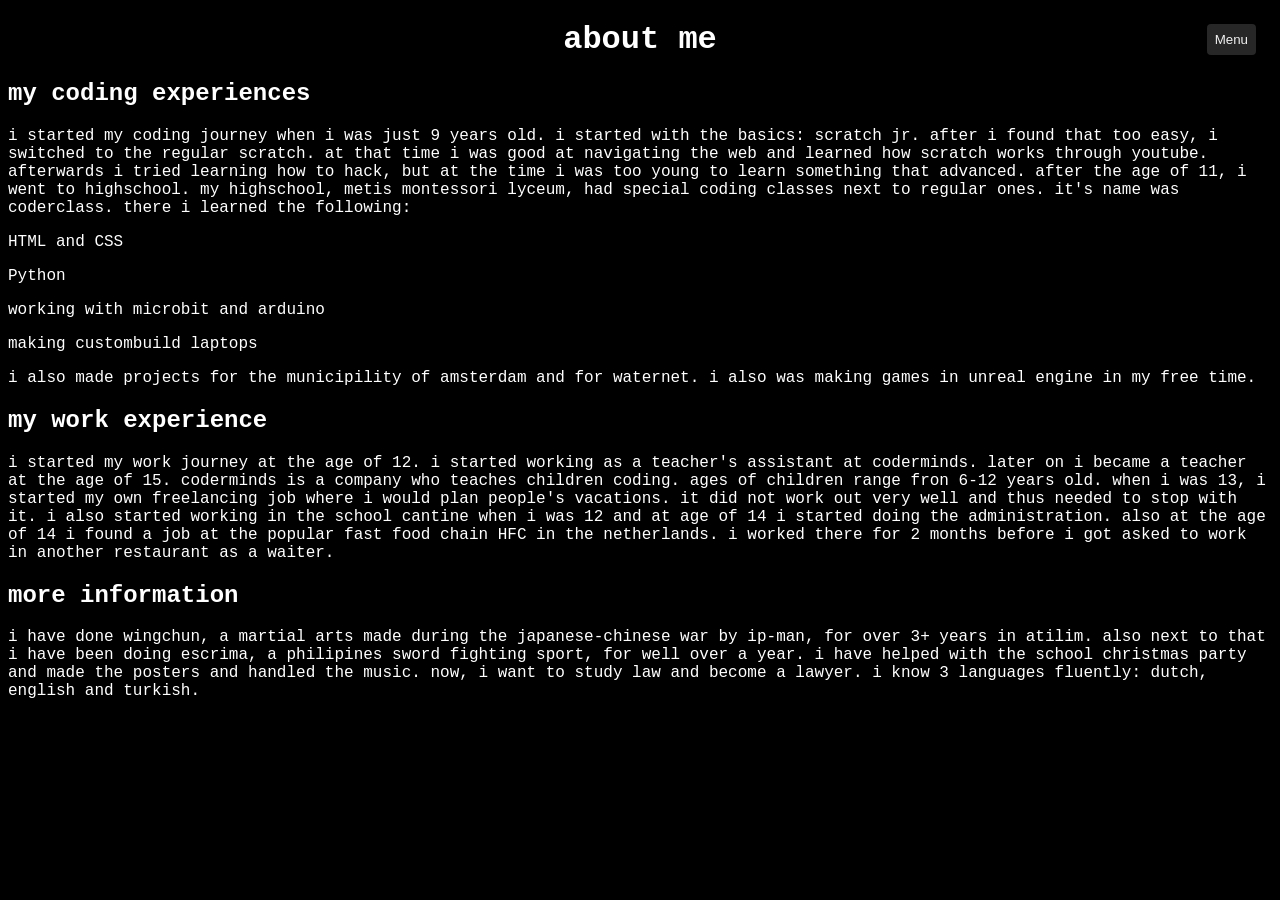
==== about.html @ 16684e72 "all the files halfly made" ====
<!DOCTYPE html>
<html lang="en">
 <head>
        <meta charset="UTF-8">
        <meta name="viewport" content="width=device-width, initial-scale=1.0">
        <title>Welcome to my site</title>
        <link rel="stylesheet" href="about.css">
  </head>
  <body>
    <header class="header">
<!--navigatiebar-->
      <button id="open-menu">Menu</button>
      <div id="side-bar">
        <button id="close-menu" class="unstyled-btn">✖</button>
        <li><a href="index.html" class="nav-link">home</a></li>
        <li><a href="ideology.html" class="nav-link">*under construction*</a></li>
        <li><a href="about.html" class="nav-link">about me</a></li>
        <a href="https://www.linkedin.com/in/alperen-iri-6a7904355/" class="ll">
          <img src="social.png" class="linkedin">
        </a>
        <a href="https://github.com/Alperen8Iri" class="lg">
          <img src="github.png" class="github">
        </a>
        <a href="https://www.instagram.com/alperen.turanci/" class="lin">
          <img src="instagram.png" class="instagram">
        </a>
   </header>
   <h1>about me</h1>
   <h2>my coding experiences</h2>
   <p>i started my coding journey when i was just 9 years old. i started with the basics: scratch jr. after i found that too easy, i switched to the regular scratch. at that time i was good at navigating the web and learned how scratch works through youtube. afterwards i tried learning how to hack, but at the time i was too young to learn something that advanced. after the age of 11, i went to highschool. my highschool, metis montessori lyceum, had special coding classes next to regular ones. it's name was coderclass. there i learned the following:</p>
   <p>HTML and CSS</p>
   <p>Python</p>
   <p>working with microbit and arduino</p>
   <p>making custombuild laptops</p>
   <p>i also made projects for the municipility of amsterdam and for waternet. i also was making games in unreal engine in my free time.</p>
   <h2>my work experience</h2>
   <p>i started my work journey at the age of 12. i started working as a teacher's assistant at coderminds. later on i became a teacher at the age of 15. coderminds is a company who teaches children coding. ages of children range fron 6-12 years old. when i was 13, i started my own freelancing job where i would plan people's vacations. it did not work out very well and thus needed to stop with it. i also started working in the school cantine when i was 12 and at age of 14 i started doing the administration. also at the age of 14 i found a job at the popular fast food chain HFC in the netherlands. i worked there for 2 months before i got asked to work in another restaurant as a waiter.</p>
   <h2>more information</h2>
   <p>i have done wingchun, a martial arts made during the japanese-chinese war by ip-man, for over 3+ years in atilim. also next to that i have been doing escrima, a philipines sword fighting sport, for well over a year. i have helped with the school christmas party and made the posters and handled the music. now, i want to study law and become a lawyer. i know 3 languages fluently: dutch, english and turkish.</p>
   <script src="index.js"></script>
  </body>
</html>
---- about.css ----
/*navigatiebar*/
.unstyled-btn {
      background-color: transparent;
      font-size: 24px;
       border: none;
}

#close-menu {
      position: absolute;
      top: 12px;
      right: 12px;
      cursor: pointer;
      color: #f0f0f0;
}

#open-menu {
     position: fixed;
     top: 24px;
     right: 24px;
     color: #f0f0f0;
     background-color: rgb(40, 39, 39);
     border: none;
     padding: 8px;
     border-radius: 4px;
     cursor: pointer;
}

#side-bar {
     padding-top: 32px;
     color: #f0f0f0;
     background-color: rgb(40, 39, 39);
     width: 300px;
     height: 100vh;
     position: fixed;
     top: 0;
     left: 0;
     transform: translateX(-100%);
     transition: transform 0.25s ease-out;
}

#side-bar li {
     text-align: center;
     padding: 50px 0;
}

#side-bar.side-bar--open {
     transform: translateX(0);
}

.nav-link{
  color:#f0f0f0;
}

.linkedin{
  color: white;
  width: 32px;
  height: 32px;
  filter: invert(100%) sepia(100%) saturate(0) hue-rotate(280deg) brightness(100%) contrast(100%);
  padding: 0px 25px;
  visibility: visible;
}

.instagram{
  color: white;
  width: 32px;
  height: 32px;
  filter: invert(100%) sepia(100%) saturate(0) hue-rotate(280deg) brightness(100%) contrast(100%);
  padding: 100px 25px;
  visibility: visible;
}

.github{
  color: white;
  width: 32px;
  height: 32px;
  filter: invert(100%) sepia(100%) saturate(0) hue-rotate(280deg) brightness(100%) contrast(100%);
  padding: 50px 25px;
  visibility: visible;
}

.ll{
  visibility:hidden;
}

.lg{
  visibility:hidden;
}

.lin{
  visibility:hidden;
}
/*einde navigatiebar*/


h2{
    text-align: left;
}

body {
   font-family: ui-monospace, Menlo, Monaco, "Cascadia Mono", "Segoe UI Mono", "Roboto Mono", "Oxygen Mono", "Ubuntu Monospace", "Source Code Pro", "Fira Mono", "Droid Sans Mono", "Courier New", monospace;
    background-color: black;
}

H1{
  color: white;
  text-align: center;
}

h2{
  color:white;
  text-align:left;
}
p{
    color: white;
}
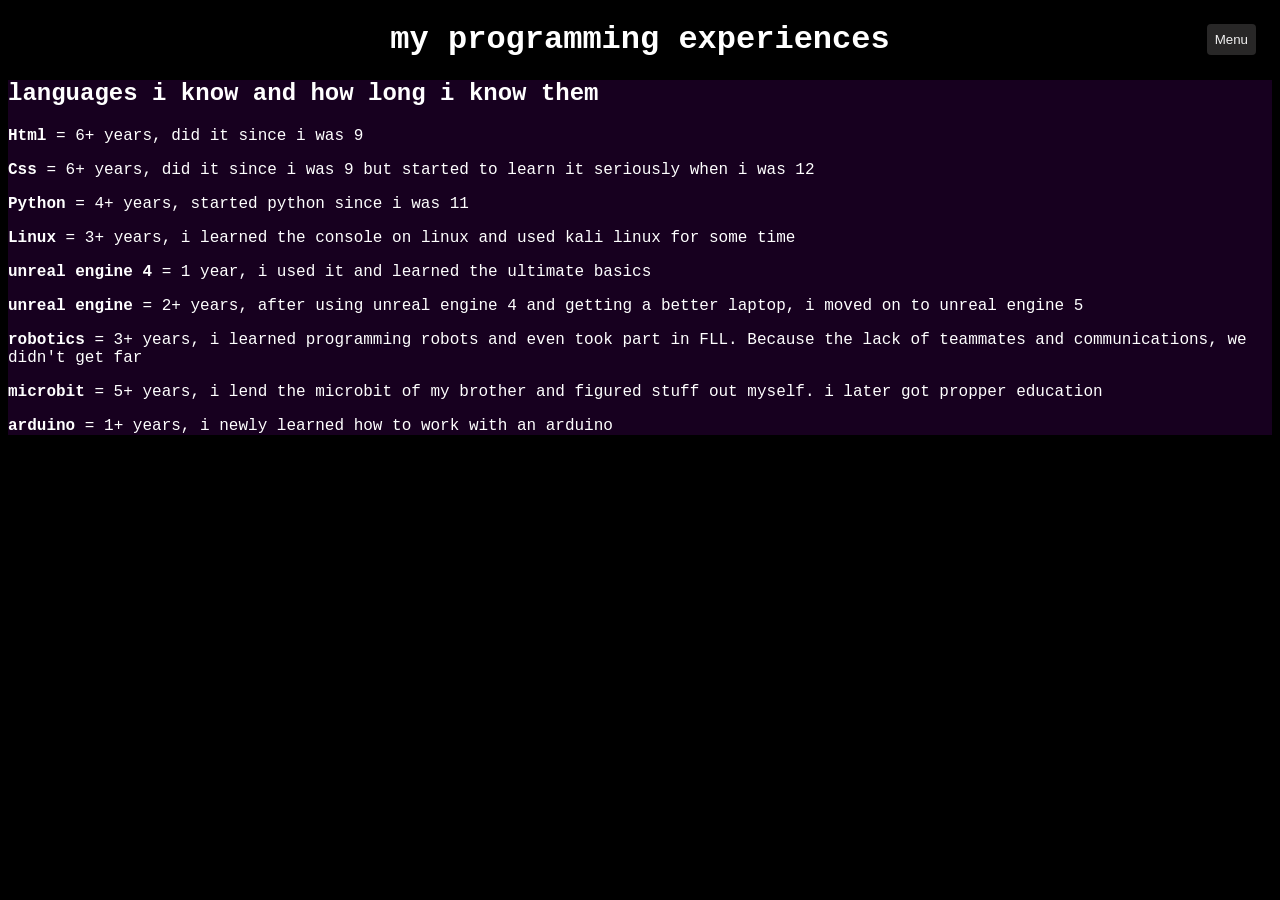
==== commit 32fcb0ef: "Update about.html" ====
--- a/about.html
+++ b/about.html
@@ -13,7 +13,6 @@
       <div id="side-bar">
         <button id="close-menu" class="unstyled-btn">✖</button>
         <li><a href="index.html" class="nav-link">home</a></li>
-        <li><a href="ideology.html" class="nav-link">*under construction*</a></li>
         <li><a href="about.html" class="nav-link">about me</a></li>
         <a href="https://www.linkedin.com/in/alperen-iri-6a7904355/" class="ll">
           <img src="social.png" class="linkedin">
@@ -25,18 +24,20 @@
           <img src="instagram.png" class="instagram">
         </a>
    </header>
-   <h1>about me</h1>
-   <h2>my coding experiences</h2>
-   <p>i started my coding journey when i was just 9 years old. i started with the basics: scratch jr. after i found that too easy, i switched to the regular scratch. at that time i was good at navigating the web and learned how scratch works through youtube. afterwards i tried learning how to hack, but at the time i was too young to learn something that advanced. after the age of 11, i went to highschool. my highschool, metis montessori lyceum, had special coding classes next to regular ones. it's name was coderclass. there i learned the following:</p>
-   <p>HTML and CSS</p>
-   <p>Python</p>
-   <p>working with microbit and arduino</p>
-   <p>making custombuild laptops</p>
-   <p>i also made projects for the municipility of amsterdam and for waternet. i also was making games in unreal engine in my free time.</p>
-   <h2>my work experience</h2>
-   <p>i started my work journey at the age of 12. i started working as a teacher's assistant at coderminds. later on i became a teacher at the age of 15. coderminds is a company who teaches children coding. ages of children range fron 6-12 years old. when i was 13, i started my own freelancing job where i would plan people's vacations. it did not work out very well and thus needed to stop with it. i also started working in the school cantine when i was 12 and at age of 14 i started doing the administration. also at the age of 14 i found a job at the popular fast food chain HFC in the netherlands. i worked there for 2 months before i got asked to work in another restaurant as a waiter.</p>
-   <h2>more information</h2>
-   <p>i have done wingchun, a martial arts made during the japanese-chinese war by ip-man, for over 3+ years in atilim. also next to that i have been doing escrima, a philipines sword fighting sport, for well over a year. i have helped with the school christmas party and made the posters and handled the music. now, i want to study law and become a lawyer. i know 3 languages fluently: dutch, english and turkish.</p>
+   <h1>my programming experiences</h1>
+    <div>
+    <div style="background-color:#250031a3;">
+   <h2>languages i know and how long i know them</h2>
+      <p><b>Html</b> = 6+ years, did it since i was 9</p>
+      <p><b>Css</b> = 6+ years, did it since i was 9 but started to learn it seriously when i was 12</p>
+      <p><b>Python</b> = 4+ years, started python since i was 11</p>
+      <p><b>Linux</b> = 3+ years, i learned the console on linux and used kali linux for some time</p>
+      <p><b>unreal engine 4</b> = 1 year, i used it and learned the ultimate basics</p>
+      <p><b>unreal engine </b> = 2+ years, after using unreal engine 4 and getting a better laptop, i moved on to unreal engine 5</p>
+      <p><b>robotics</b> = 3+ years, i learned programming robots and even took part in FLL. Because the lack of teammates and communications, we didn't get far</p>
+      <p><b>microbit</b> = 5+ years, i lend the microbit of my brother and figured stuff out myself. i later got propper education</p>
+      <p><b>arduino</b> = 1+ years, i newly learned how to work with an arduino</p>
+    </div>
    <script src="index.js"></script>
   </body>
-</html>+</html>
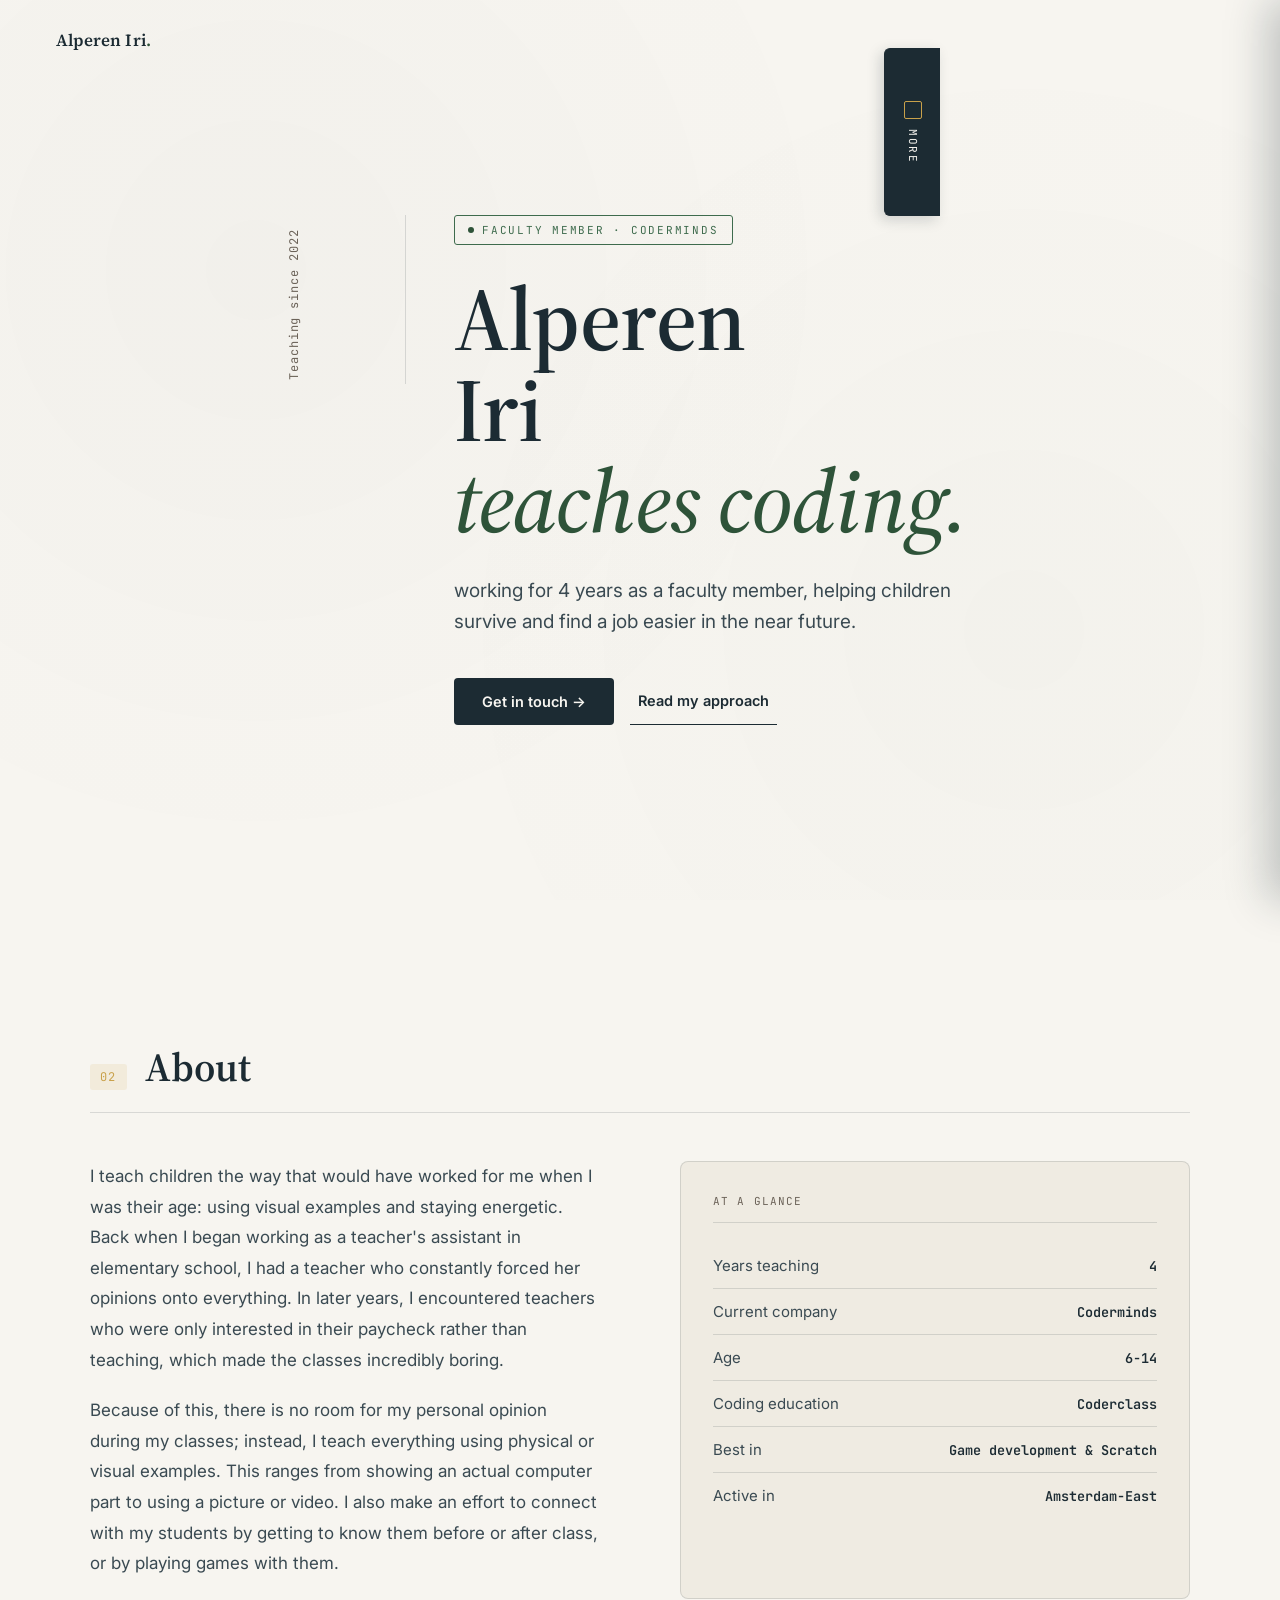
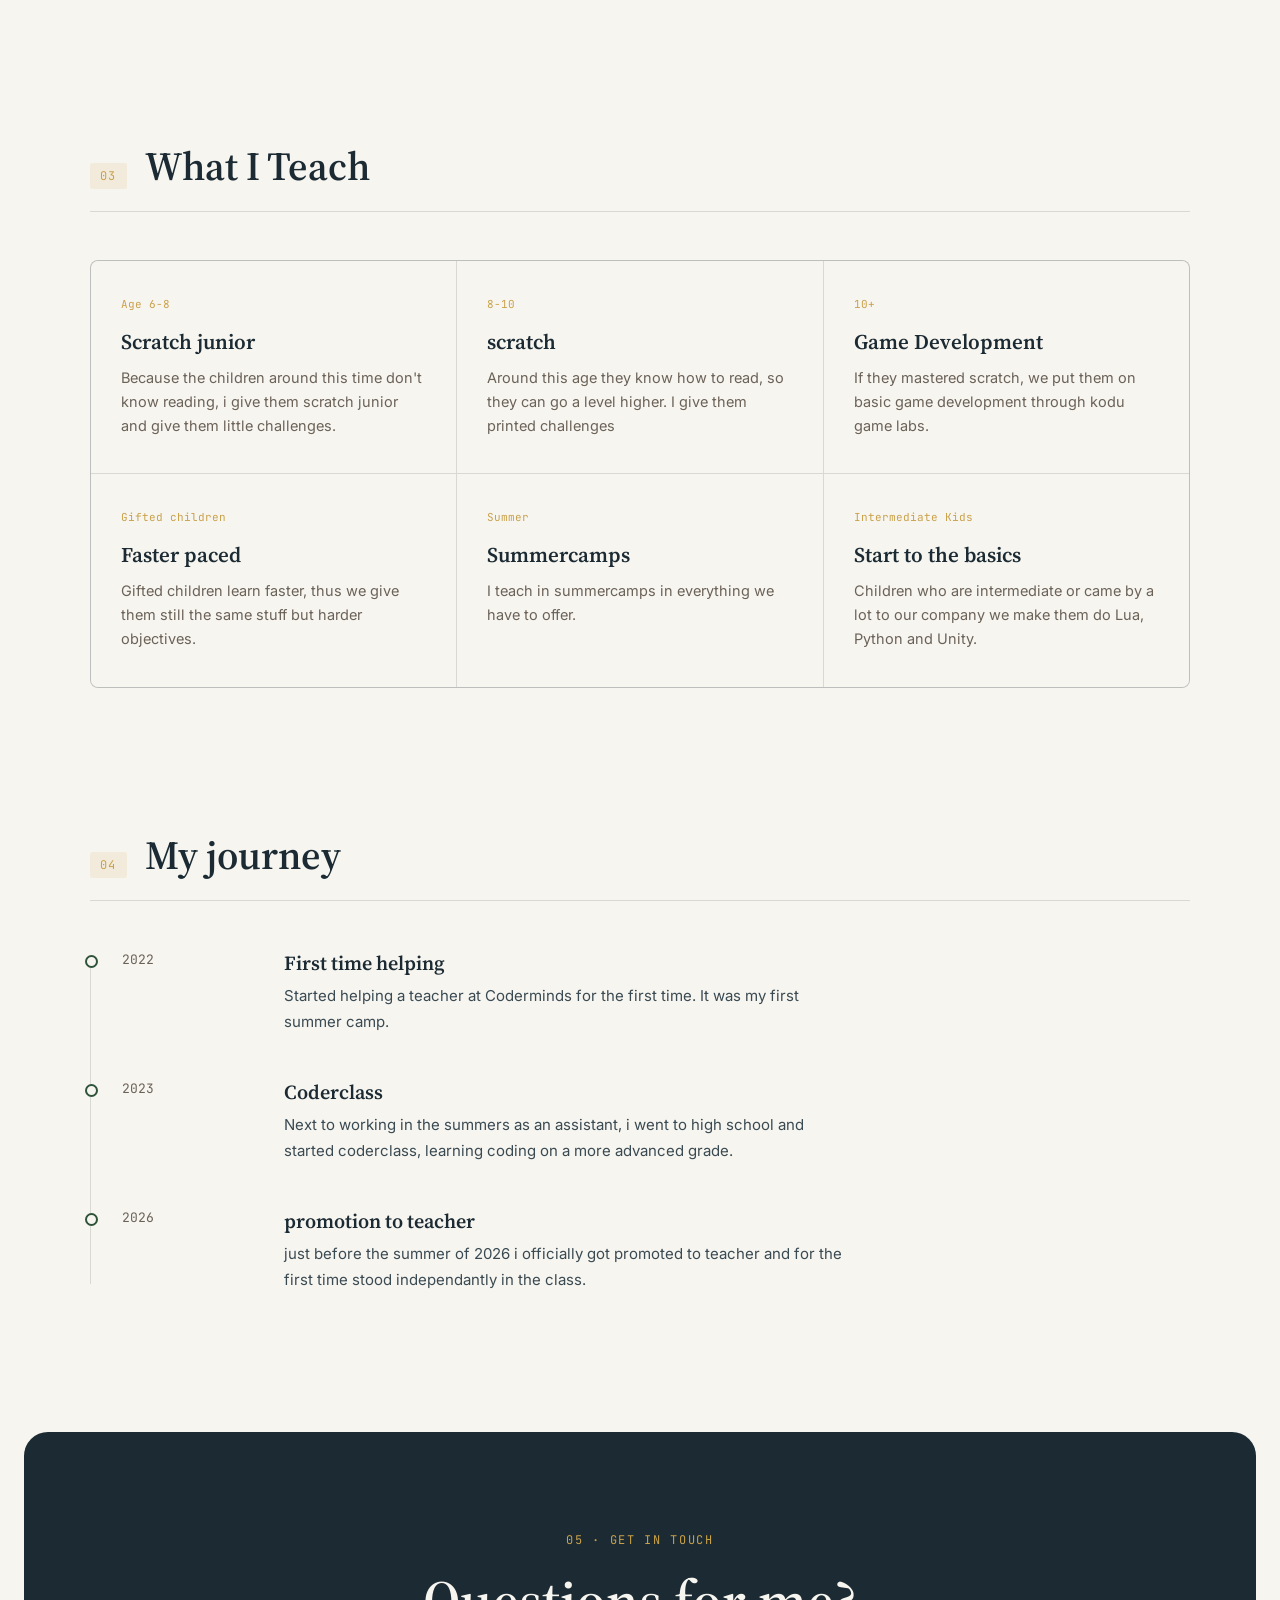
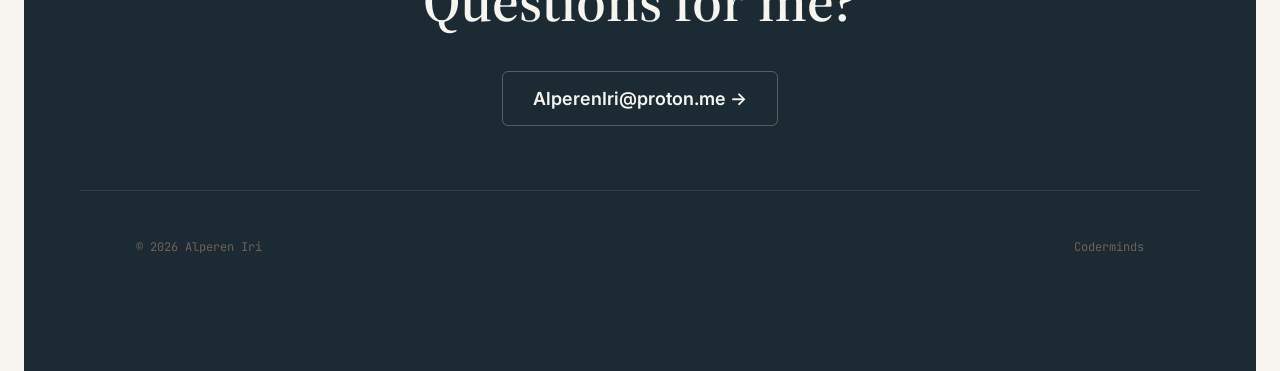
==== commit 133b778d: "added files for the newest version of the website" ====
--- a/about.html
+++ b/about.html
@@ -1,43 +1,177 @@
 <!DOCTYPE html>
 <html lang="en">
- <head>
-        <meta charset="UTF-8">
-        <meta name="viewport" content="width=device-width, initial-scale=1.0">
-        <title>Welcome to my site</title>
-        <link rel="stylesheet" href="about.css">
-  </head>
-  <body>
-    <header class="header">
-<!--navigatiebar-->
-      <button id="open-menu">Menu</button>
-      <div id="side-bar">
-        <button id="close-menu" class="unstyled-btn">✖</button>
-        <li><a href="index.html" class="nav-link">home</a></li>
-        <li><a href="about.html" class="nav-link">about me</a></li>
-        <a href="https://www.linkedin.com/in/alperen-iri-6a7904355/" class="ll">
-          <img src="social.png" class="linkedin">
-        </a>
-        <a href="https://github.com/Alperen8Iri" class="lg">
-          <img src="github.png" class="github">
-        </a>
-        <a href="https://www.instagram.com/alperen.turanci/" class="lin">
-          <img src="instagram.png" class="instagram">
-        </a>
-   </header>
-   <h1>my programming experiences</h1>
-    <div>
-    <div style="background-color:#250031a3;">
-   <h2>languages i know and how long i know them</h2>
-      <p><b>Html</b> = 6+ years, did it since i was 9</p>
-      <p><b>Css</b> = 6+ years, did it since i was 9 but started to learn it seriously when i was 12</p>
-      <p><b>Python</b> = 4+ years, started python since i was 11</p>
-      <p><b>Linux</b> = 3+ years, i learned the console on linux and used kali linux for some time</p>
-      <p><b>unreal engine 4</b> = 1 year, i used it and learned the ultimate basics</p>
-      <p><b>unreal engine </b> = 2+ years, after using unreal engine 4 and getting a better laptop, i moved on to unreal engine 5</p>
-      <p><b>robotics</b> = 3+ years, i learned programming robots and even took part in FLL. Because the lack of teammates and communications, we didn't get far</p>
-      <p><b>microbit</b> = 5+ years, i lend the microbit of my brother and figured stuff out myself. i later got propper education</p>
-      <p><b>arduino</b> = 1+ years, i newly learned how to work with an arduino</p>
+<head>
+<meta charset="UTF-8">
+<meta name="viewport" content="width=device-width, initial-scale=1.0">
+<title>Alperen Iri</title>
+<link rel="preconnect" href="https://fonts.googleapis.com">
+<link rel="preconnect" href="https://fonts.gstatic.com" crossorigin>
+<link href="https://fonts.googleapis.com/css2?family=Source+Serif+4:opsz,wght@8..60,400;8..60,500;8..60,600;8..60,700&family=Inter:wght@400;500;600&family=JetBrains+Mono:wght@400;500&display=swap" rel="stylesheet">
+<link rel="stylesheet" href="about.css">
+<script src="index.js" defer></script>
+</head>
+<body>
+
+<div class="texture"></div>
+
+<div class="topbar">
+  <a href="#top" class="brand">Alperen Iri<span>.</span></a>
+</div>
+
+<div class="nav-scrim"></div>
+<nav class="nav-tab">
+  <button class="tab-trigger" aria-label="Open menu">
+    <div class="tab-mark"><svg viewBox="0 0 16 16"><path d="M2 8l4 4 8-8"/></svg></div>
+    <span class="stamp-text">More</span>
+  </button>
+  <div class="nav-panel">
+    <div class="nav-panel-header">
+      <span class="nav-panel-label">Roll Call</span>
+      <button class="nav-close" aria-label="Close menu">✕</button>
     </div>
-   <script src="index.js"></script>
-  </body>
-</html>
+    <ul class="roll-call">
+     <li><a href="index.html"><span class="num">01</span>Home<span class="check"><svg viewBox="0 0 16 16"><path d="M2 8l4 4 8-8"/></svg></span></a></li>
+      <li><a href="about.html"><span class="num">02</span>Teaching career<span class="check"><svg viewBox="0 0 16 16"><path d="M2 8l4 4 8-8"/></svg></span></a></li>
+      <li><a href="school.html" class="active"><span class="num">03</span>Education<span class="check"><svg viewBox="0 0 16 16"><path d="M2 8l4 4 8-8"/></svg></span></a></li>
+      <li><a href="contact.html" class="active"><span class="num">04</span>Contact<span class="check"><svg viewBox="0 0 16 16"><path d="M2 8l4 4 8-8"/></svg></span></a></li>
+    </ul>
+    <div class="nav-panel-footer">
+      Metis Montessori Lyceum<br>
+      Coding teacher and student<br>
+      Amsterdam
+    </div>
+  </div>
+</nav>
+
+<main>
+
+  <section class="hero" id="top">
+    <div class="container">
+      <div class="hero-grid">
+        <div class="hero-margin"><span class="since">Teaching since 2022</span></div>
+        <div>
+          <span class="hero-stamp">Faculty member · Coderminds</span>
+          <h1>Alperen<br>Iri<br><em>teaches coding.</em></h1>
+          <p class="hero-sub">working for 4 years as a faculty member, helping children survive and find a job easier in the near future.</p>
+          <div class="hero-actions">
+            <a href="#contact" class="btn-primary">Get in touch →</a>
+            <a href="#about" class="btn-ghost">Read my approach</a>
+          </div>
+        </div>
+      </div>
+    </div>
+  </section>
+
+  <section class="about" id="about">
+    <div class="container">
+      <div class="section-head">
+        <span class="label">02</span>
+        <h2>About</h2>
+      </div>
+      <div class="about-grid">
+        <div class="about-text">
+          <p>I teach children the way that would have worked for me when I was their age: using visual examples and staying energetic. Back when I began working as a teacher's assistant in elementary school, I had a teacher who constantly forced her opinions onto everything. In later years, I encountered teachers who were only interested in their paycheck rather than teaching, which made the classes incredibly boring.</p>
+          <p>Because of this, there is no room for my personal opinion during my classes; instead, I teach everything using physical or visual examples. This ranges from showing an actual computer part to using a picture or video. I also make an effort to connect with my students by getting to know them before or after class, or by playing games with them.</p>
+        </div>
+        <div class="roster">
+          <div class="roster-title">At a Glance</div>
+          <div class="roster-row"><span class="k">Years teaching</span><span class="v">4</span></div>
+          <div class="roster-row"><span class="k">Current company</span><span class="v">Coderminds</span></div>
+          <div class="roster-row"><span class="k">Age</span><span class="v">6-14</span></div>
+          <div class="roster-row"><span class="k">Coding education</span><span class="v">Coderclass</span></div>
+          <div class="roster-row"><span class="k">Best in</span><span class="v">Game development &amp; Scratch</span></div>
+          <div class="roster-row"><span class="k">Active in</span><span class="v">Amsterdam-East</span></div>
+        </div>
+      </div>
+    </div>
+  </section>
+
+  <section class="subjects" id="subjects">
+    <div class="container">
+      <div class="section-head">
+        <span class="label">03</span>
+        <h2>What I Teach</h2>
+      </div>
+      <div class="subject-cards">
+        <div class="subject-card">
+          <div class="period">Age 6-8</div>
+          <h3>Scratch junior</h3>
+          <p>Because the children around this time don't know reading, i give them scratch junior and give them little challenges.</p>
+        </div>
+        <div class="subject-card">
+          <div class="period">8-10</div>
+          <h3>scratch</h3>
+          <p>Around this age they know how to read, so they can go a level higher. I give them printed challenges</p>
+        </div>
+        <div class="subject-card">
+          <div class="period">10+</div>
+          <h3>Game Development</h3>
+          <p>If they mastered scratch, we put them on basic game development through kodu game labs.</p>
+        </div>
+        <div class="subject-card">
+          <div class="period">Gifted children</div>
+          <h3>Faster paced</h3>
+          <p>Gifted children learn faster, thus we give them still the same stuff but harder objectives.</p>
+        </div>
+        <div class="subject-card">
+          <div class="period">Summer</div>
+          <h3>Summercamps</h3>
+          <p>I teach in summercamps in everything we have to offer.</p>
+        </div>
+        <div class="subject-card">
+          <div class="period">Intermediate Kids</div>
+          <h3>Start to the basics</h3>
+          <p>Children who are intermediate or came by a lot to our company we make them do Lua, Python and Unity. </p>
+        </div>
+      </div>
+    </div>
+  </section>
+
+  <section class="timeline-sec" id="journey">
+    <div class="container">
+      <div class="section-head">
+        <span class="label">04</span>
+        <h2>My journey</h2>
+      </div>
+      <div class="timeline">
+        <div class="t-row">
+          <div class="yr">2022</div>
+          <div>
+            <h4>First time helping</h4>
+            <p>Started helping a teacher at Coderminds for the first time. It was my first summer camp.</p>
+          </div>
+        </div>
+        <div class="t-row">
+          <div class="yr">2023</div>
+          <div>
+            <h4>Coderclass</h4>
+            <p>Next to working in the summers as an assistant, i went to high school and started coderclass, learning coding on a more advanced grade.</p>
+          </div>
+        </div>
+        <div class="t-row">
+          <div class="yr">2026</div>
+          <div>
+            <h4>promotion to teacher</h4>
+            <p>just before the summer of 2026 i officially got promoted to teacher and for the first time stood independantly in the class.</p>
+          </div>
+        </div>
+      </div>
+    </div>
+  </section>
+
+</main>
+
+<section class="contact" id="contact">
+  <div class="container">
+    <div class="label">05 · Get in Touch</div>
+    <h2>Questions for me?</h2>
+    <a href="mailto:AlperenIri@proton.me" class="contact-email">AlperenIri@proton.me →</a>
+  </div>
+  <footer>
+    <span>© 2026 Alperen Iri</span>
+    <span>Coderminds</span>
+  </footer>
+</section>
+
+</body>
+</html>
--- a/about.css
+++ b/about.css
@@ -1,115 +1,646 @@
-/*navigatiebar*/
-.unstyled-btn {
-      background-color: transparent;
-      font-size: 24px;
-       border: none;
-}
-
-#close-menu {
-      position: absolute;
-      top: 12px;
-      right: 12px;
-      cursor: pointer;
-      color: #f0f0f0;
-}
-
-#open-menu {
-     position: fixed;
-     top: 24px;
-     right: 24px;
-     color: #f0f0f0;
-     background-color: rgb(40, 39, 39);
-     border: none;
-     padding: 8px;
-     border-radius: 4px;
-     cursor: pointer;
-}
-
-#side-bar {
-     padding-top: 32px;
-     color: #f0f0f0;
-     background-color: rgb(40, 39, 39);
-     width: 300px;
-     height: 100vh;
-     position: fixed;
-     top: 0;
-     left: 0;
-     transform: translateX(-100%);
-     transition: transform 0.25s ease-out;
-}
-
-#side-bar li {
-     text-align: center;
-     padding: 50px 0;
-}
-
-#side-bar.side-bar--open {
-     transform: translateX(0);
-}
-
-.nav-link{
-  color:#f0f0f0;
-}
-
-.linkedin{
-  color: white;
-  width: 32px;
-  height: 32px;
-  filter: invert(100%) sepia(100%) saturate(0) hue-rotate(280deg) brightness(100%) contrast(100%);
-  padding: 0px 25px;
-  visibility: visible;
-}
-
-.instagram{
-  color: white;
-  width: 32px;
-  height: 32px;
-  filter: invert(100%) sepia(100%) saturate(0) hue-rotate(280deg) brightness(100%) contrast(100%);
-  padding: 100px 25px;
-  visibility: visible;
-}
-
-.github{
-  color: white;
-  width: 32px;
-  height: 32px;
-  filter: invert(100%) sepia(100%) saturate(0) hue-rotate(280deg) brightness(100%) contrast(100%);
-  padding: 50px 25px;
-  visibility: visible;
-}
-
-.ll{
-  visibility:hidden;
-}
-
-.lg{
-  visibility:hidden;
-}
-
-.lin{
-  visibility:hidden;
-}
-/*einde navigatiebar*/
-
-
-h2{
-    text-align: left;
-}
-
-body {
-   font-family: ui-monospace, Menlo, Monaco, "Cascadia Mono", "Segoe UI Mono", "Roboto Mono", "Oxygen Mono", "Ubuntu Monospace", "Source Code Pro", "Fira Mono", "Droid Sans Mono", "Courier New", monospace;
-    background-color: black;
-}
-
-H1{
-  color: white;
-  text-align: center;
-}
-
-h2{
-  color:white;
-  text-align:left;
-}
-p{
-    color: white;
-}+@import url('https://fonts.googleapis.com/css2?family=Inter:wght@100..900&display=swap');
+/* --- ADDED: Import the Press Start 2P font from Google Fonts --- */
+@import url('https://fonts.googleapis.com/css2?family=Press+Start+2P&display=swap');
+
+  :root{
+    --paper:#F7F5F0;
+    --paper-deep:#EFEBE2;
+    --ink:#1C2B33;
+    --ink-soft:#3A4A52;
+    --green:#2E5339;
+    --green-soft:#3E6B4D;
+    --gold:#C9A14A;
+    --grey:#6B6258;
+    --rule: rgba(28,43,51,0.14);
+    --serif: 'Source Serif 4', Georgia, serif;
+    --sans: 'Inter', -apple-system, sans-serif;
+    --mono: 'JetBrains Mono', monospace;
+  }
+
+  *{margin:0;padding:0;box-sizing:border-box;}
+
+  html{scroll-behavior:smooth;}
+
+  body{
+    background:var(--paper);
+    color:var(--ink);
+    font-family:var(--sans);
+    -webkit-font-smoothing:antialiased;
+    overflow-x:hidden;
+  }
+
+  @media (prefers-reduced-motion: reduce){
+    *{animation-duration:0.01ms !important; animation-iteration-count:1 !important; transition-duration:0.01ms !important; scroll-behavior:auto !important;}
+  }
+
+  a{color:inherit; text-decoration:none;}
+
+  ::selection{background:var(--gold); color:var(--ink);}
+
+  /* ===== Subtle paper texture ===== */
+  .texture{
+    position:fixed; inset:0; pointer-events:none; z-index:0;
+    background-image:
+      radial-gradient(circle at 20% 30%, rgba(28,43,51,0.025) 0%, transparent 50%),
+      radial-gradient(circle at 80% 70%, rgba(46,83,57,0.02) 0%, transparent 50%);
+  }
+
+  /* ===================================================
+     GRADEBOOK TAB NAVIGATION (signature element)
+     =================================================== */
+
+  .nav-tab{
+    position:fixed;
+    top:0;
+    right:0;
+    height:100vh;
+    z-index:100;
+    display:flex;
+    align-items:flex-start;
+  }
+
+  .tab-trigger{
+    position:relative;
+    margin-top:48px;
+    width:56px;
+    height:168px;
+    background:var(--ink);
+    border-radius:6px 0 0 6px;
+    border:1px solid var(--ink);
+    border-right:none;
+    cursor:pointer;
+    display:flex;
+    flex-direction:column;
+    align-items:center;
+    justify-content:center;
+    gap:10px;
+    box-shadow:-4px 4px 14px rgba(28,43,51,0.18);
+    transition:width 0.45s cubic-bezier(.65,0,.35,1), background 0.3s ease;
+    overflow:hidden;
+  }
+
+  .tab-trigger:hover{ width:60px; }
+
+  .tab-trigger .stamp-text{
+    writing-mode:vertical-rl;
+    font-family:var(--mono);
+    font-size:11px;
+    letter-spacing:0.14em;
+    color:var(--paper);
+    text-transform:uppercase;
+    transition:opacity 0.3s ease;
+  }
+
+  .tab-trigger .tab-mark{
+    width:18px; height:18px;
+    border:1.5px solid var(--gold);
+    border-radius:2px;
+    display:flex; align-items:center; justify-content:center;
+    flex-shrink:0;
+  }
+
+  .tab-trigger .tab-mark svg{
+    width:11px; height:11px;
+    stroke:var(--gold);
+    stroke-width:2.5;
+    fill:none;
+    stroke-dasharray:20;
+    stroke-dashoffset:20;
+    transition:stroke-dashoffset 0.4s ease 0.1s;
+  }
+
+  body.nav-open .tab-trigger .tab-mark svg{
+    stroke-dashoffset:0;
+  }
+
+  body.nav-open .tab-trigger{
+    width:0;
+    border-width:0;
+    margin-right:0;
+    box-shadow:none;
+  }
+
+  .nav-panel{
+    position:relative;
+    height:100vh;
+    width:340px;
+    max-width:84vw;
+    background:var(--ink);
+    transform:translateX(100%);
+    transition:transform 0.5s cubic-bezier(.65,0,.35,1);
+    padding:56px 44px;
+    display:flex;
+    flex-direction:column;
+    box-shadow:-12px 0 40px rgba(28,43,51,0.25);
+  }
+
+  body.nav-open .nav-panel{
+    transform:translateX(0);
+  }
+
+  .nav-panel-header{
+    display:flex;
+    align-items:center;
+    justify-content:space-between;
+    margin-bottom:52px;
+  }
+
+  .nav-panel-label{
+    font-family:var(--mono);
+    font-size:11px;
+    letter-spacing:0.14em;
+    text-transform:uppercase;
+    color:var(--gold);
+  }
+
+  .nav-close{
+    width:32px;height:32px;
+    border:1px solid rgba(247,245,240,0.3);
+    border-radius:50%;
+    background:transparent;
+    color:var(--paper);
+    cursor:pointer;
+    display:flex;align-items:center;justify-content:center;
+    font-size:16px;
+    transition:background 0.25s ease, transform 0.25s ease;
+  }
+  .nav-close:hover{ background:rgba(247,245,240,0.12); transform:rotate(90deg); }
+
+  .roll-call{
+    list-style:none;
+    display:flex;
+    flex-direction:column;
+    gap:4px;
+  }
+
+  .roll-call li{
+    opacity:0;
+    transform:translateX(16px);
+    transition:opacity 0.4s ease, transform 0.4s ease;
+  }
+
+  body.nav-open .roll-call li{ opacity:1; transform:translateX(0); }
+  body.nav-open .roll-call li:nth-child(1){ transition-delay:0.12s; }
+  body.nav-open .roll-call li:nth-child(2){ transition-delay:0.18s; }
+  body.nav-open .roll-call li:nth-child(3){ transition-delay:0.24s; }
+  body.nav-open .roll-call li:nth-child(4){ transition-delay:0.30s; }
+  body.nav-open .roll-call li:nth-child(5){ transition-delay:0.36s; }
+
+  .roll-call a{
+    display:flex;
+    align-items:baseline;
+    gap:14px;
+    padding:15px 4px;
+    border-bottom:1px solid rgba(247,245,240,0.12);
+    font-family:var(--serif);
+    font-size:24px;
+    font-weight:500;
+    color:var(--paper);
+    position:relative;
+  }
+
+  .roll-call .num{
+    font-family:var(--mono);
+    font-size:12px;
+    color:var(--grey);
+    flex-shrink:0;
+  }
+
+  .roll-call .check{
+    margin-left:auto;
+    width:16px;height:16px;
+    flex-shrink:0;
+  }
+  .roll-call .check svg{
+    width:16px;height:16px;
+    stroke:var(--gold);
+    stroke-width:2.5;
+    fill:none;
+    stroke-dasharray:22;
+    stroke-dashoffset:22;
+    transition:stroke-dashoffset 0.35s ease;
+  }
+  .roll-call a:hover .check svg{ stroke-dashoffset:0; }
+  .roll-call a:hover{ color:var(--gold); }
+  .roll-call a:hover .num{ color:var(--gold); }
+
+  .nav-panel-footer{
+    margin-top:auto;
+    padding-top:32px;
+    border-top:1px solid rgba(247,245,240,0.12);
+    font-family:var(--mono);
+    font-size:11px;
+    color:var(--grey);
+    line-height:1.8;
+  }
+
+  .nav-scrim{
+    position:fixed; inset:0;
+    background:rgba(28,43,51,0.35);
+    opacity:0; pointer-events:none;
+    transition:opacity 0.4s ease;
+    z-index:90;
+  }
+  body.nav-open .nav-scrim{ opacity:1; pointer-events:auto; }
+
+  /* ===================================================
+     TOP BAR
+     =================================================== */
+
+  .topbar{
+    position:fixed;
+    top:0; left:0; right:0;
+    z-index:50;
+    display:flex;
+    align-items:center;
+    justify-content:space-between;
+    padding:28px 56px;
+    pointer-events:none;
+  }
+
+  .topbar .brand{
+    pointer-events:auto;
+    font-family:var(--serif);
+    font-size:17px;
+    font-weight:600;
+    letter-spacing:0.01em;
+  }
+
+  .topbar .brand span{ color:var(--green); }
+
+  /* ===================================================
+     LAYOUT / SECTIONS
+     =================================================== */
+
+  main{ position:relative; z-index:1; }
+
+  section{ padding:0 56px; }
+
+  .container{ max-width:1100px; margin:0 auto; }
+
+  /* ---------- HERO ---------- */
+  .hero{
+    min-height:100vh;
+    display:flex;
+    flex-direction:column;
+    justify-content:center;
+    padding-top:120px;
+    padding-bottom:80px;
+  }
+
+  .hero-grid{
+    display:grid;
+    grid-template-columns:auto 1fr;
+    gap:48px;
+    align-items:start;
+  }
+
+  .hero-stamp{
+    font-family:var(--mono);
+    font-size:11px;
+    letter-spacing:0.16em;
+    text-transform:uppercase;
+    color:var(--green-soft);
+    border:1px solid var(--green-soft);
+    padding:7px 13px;
+    border-radius:3px;
+    display:inline-flex;
+    align-items:center;
+    gap:8px;
+    margin-bottom:28px;
+    opacity:0;
+    animation:rise 0.7s ease 0.1s forwards;
+  }
+
+  .hero-stamp::before{
+    content:'';
+    width:6px;height:6px;
+    border-radius:50%;
+    background:var(--green);
+  }
+
+  .hero h1{
+    font-family:var(--serif);
+    font-weight:600;
+    font-size:clamp(48px, 7vw, 92px);
+    line-height:1.02;
+    letter-spacing:-0.01em;
+    color:var(--ink);
+    opacity:0;
+    animation:rise 0.8s ease 0.22s forwards;
+  }
+
+  .hero h1 em{
+    font-style:italic;
+    color:var(--green);
+    font-weight:500;
+  }
+
+  .hero-sub{
+    margin-top:28px;
+    max-width:540px;
+    font-size:19px;
+    line-height:1.65;
+    color:var(--ink-soft);
+    opacity:0;
+    animation:rise 0.8s ease 0.34s forwards;
+  }
+
+  .hero-actions{
+    margin-top:40px;
+    display:flex;
+    gap:16px;
+    align-items:center;
+    opacity:0;
+    animation:rise 0.8s ease 0.46s forwards;
+  }
+
+  .btn-primary{
+    background:var(--ink);
+    color:var(--paper);
+    font-family:var(--sans);
+    font-weight:600;
+    font-size:14.5px;
+    padding:15px 28px;
+    border-radius:4px;
+    display:inline-flex;
+    align-items:center;
+    gap:10px;
+    transition:background 0.25s ease, transform 0.25s ease;
+  }
+  .btn-primary:hover{ background:var(--green); transform:translateY(-2px); }
+
+  .btn-ghost{
+    font-family:var(--sans);
+    font-weight:600;
+    font-size:14.5px;
+    color:var(--ink);
+    padding:15px 8px;
+    border-bottom:1.5px solid var(--ink);
+    transition:color 0.25s ease, border-color 0.25s ease;
+  }
+  .btn-ghost:hover{ color:var(--green); border-color:var(--green); }
+
+  @keyframes rise{
+    from{ opacity:0; transform:translateY(18px); }
+    to{ opacity:1; transform:translateY(0); }
+  }
+
+  /* margin column on hero */
+  .hero-margin{
+    padding-top:14px;
+    border-right:1px solid var(--rule);
+    padding-right:32px;
+    width:120px;
+  }
+
+  .hero-margin .since{
+    font-family:var(--mono);
+    font-size:12px;
+    color:var(--grey);
+    writing-mode:vertical-rl;
+    transform:rotate(180deg);
+    letter-spacing:0.08em;
+  }
+
+  /* ---------- SECTION HEADERS (shared) ---------- */
+  .section-head{
+    display:flex;
+    align-items:baseline;
+    gap:18px;
+    margin-bottom:48px;
+    padding-bottom:18px;
+    border-bottom:1px solid var(--rule);
+  }
+
+  .section-head .label{
+    font-family:var(--mono);
+    font-size:12px;
+    letter-spacing:0.12em;
+    text-transform:uppercase;
+    color:var(--gold);
+    background:rgba(201,161,74,0.12);
+    padding:5px 10px;
+    border-radius:3px;
+  }
+
+  .section-head h2{
+    font-family:var(--serif);
+    font-size:clamp(28px,3.6vw,40px);
+    font-weight:600;
+  }
+
+  /* ---------- ABOUT ---------- */
+  .about{ padding-top:140px; padding-bottom:140px; }
+
+  .about-grid{
+    display:grid;
+    grid-template-columns:1fr 1fr;
+    gap:80px;
+  }
+
+  .about-text p{
+    font-size:17px;
+    line-height:1.8;
+    color:var(--ink-soft);
+    margin-bottom:20px;
+  }
+
+  .about-text strong{ color:var(--ink); font-weight:600; }
+
+  .roster{
+    background:var(--paper-deep);
+    border:1px solid var(--rule);
+    border-radius:8px;
+    padding:32px;
+  }
+
+  .roster-title{
+    font-family:var(--mono);
+    font-size:11px;
+    letter-spacing:0.1em;
+    text-transform:uppercase;
+    color:var(--grey);
+    margin-bottom:20px;
+    padding-bottom:14px;
+    border-bottom:1px solid var(--rule);
+  }
+
+  .roster-row{
+    display:flex;
+    justify-content:space-between;
+    align-items:center;
+    padding:13px 0;
+    border-bottom:1px solid var(--rule);
+    font-size:15px;
+  }
+  .roster-row:last-child{ border-bottom:none; }
+
+  .roster-row .k{ color:var(--ink-soft); }
+  .roster-row .v{ font-weight:600; color:var(--ink); font-family:var(--mono); font-size:13.5px; }
+
+  /* ---------- SUBJECTS / EXPERTISE ---------- */
+  .subjects{ padding-top:0; padding-bottom:140px; }
+
+  .subject-cards{
+    display:grid;
+    grid-template-columns:repeat(3,1fr);
+    gap:1px;
+    background:var(--rule);
+    border:1px solid var(--rule);
+    border-radius:8px;
+    overflow:hidden;
+  }
+
+  .subject-card{
+    background:var(--paper);
+    padding:36px 30px;
+    transition:background 0.3s ease;
+  }
+  .subject-card:hover{ background:var(--paper-deep); }
+
+  .subject-card .period{
+    font-family:var(--mono);
+    font-size:11px;
+    color:var(--gold);
+    margin-bottom:16px;
+  }
+
+  .subject-card h3{
+    font-family:var(--serif);
+    font-size:21px;
+    font-weight:600;
+    margin-bottom:10px;
+  }
+
+  .subject-card p{
+    font-size:14.5px;
+    line-height:1.65;
+    color:var(--grey);
+  }
+
+  /* ---------- TIMELINE ---------- */
+  .timeline-sec{ padding-bottom:140px; }
+
+  .timeline{ position:relative; padding-left:32px; }
+
+  .timeline::before{
+    content:'';
+    position:absolute;
+    left:0; top:8px; bottom:8px;
+    width:1px;
+    background:var(--rule);
+  }
+
+  .t-row{
+    display:grid;
+    grid-template-columns:130px 1fr;
+    gap:32px;
+    padding-bottom:44px;
+    position:relative;
+  }
+  .t-row:last-child{ padding-bottom:0; }
+
+  .t-row::before{
+    content:'';
+    position:absolute;
+    left:-37px; top:6px;
+    width:9px;height:9px;
+    border-radius:50%;
+    background:var(--paper);
+    border:2px solid var(--green);
+  }
+
+  .t-row .yr{
+    font-family:var(--mono);
+    font-size:13px;
+    color:var(--grey);
+    padding-top:2px;
+  }
+
+  .t-row h4{
+    font-family:var(--serif);
+    font-size:20px;
+    font-weight:600;
+    margin-bottom:6px;
+  }
+
+  .t-row p{
+    font-size:15px;
+    line-height:1.7;
+    color:var(--ink-soft);
+    max-width:560px;
+  }
+
+  /* ---------- CONTACT / FOOTER ---------- */
+  .contact{
+    padding-top:100px;
+    padding-bottom:80px;
+    background:var(--ink);
+    color:var(--paper);
+    border-radius:24px 24px 0 0;
+    margin:0 24px;
+  }
+
+  .contact .container{ text-align:center; }
+
+  .contact .label{
+    font-family:var(--mono);
+    font-size:12px;
+    letter-spacing:0.14em;
+    text-transform:uppercase;
+    color:var(--gold);
+    margin-bottom:20px;
+  }
+
+  .contact h2{
+    font-family:var(--serif);
+    font-size:clamp(34px,5vw,58px);
+    font-weight:600;
+    max-width:760px;
+    margin:0 auto 36px;
+    line-height:1.15;
+  }
+
+  .contact h2 em{ color:var(--gold); font-style:italic; font-weight:500; }
+
+  .contact-email{
+    display:inline-flex;
+    align-items:center;
+    gap:12px;
+    font-family:var(--sans);
+    font-size:18px;
+    font-weight:600;
+    color:var(--paper);
+    border:1px solid rgba(247,245,240,0.25);
+    padding:16px 30px;
+    border-radius:6px;
+    transition:background 0.25s ease, border-color 0.25s ease;
+  }
+  .contact-email:hover{ background:rgba(247,245,240,0.08); border-color:var(--gold); }
+
+  footer{
+    padding:48px 56px 36px;
+    display:flex;
+    justify-content:space-between;
+    align-items:center;
+    font-family:var(--mono);
+    font-size:12px;
+    color:var(--grey);
+    border-top:1px solid rgba(247,245,240,0.1);
+    margin-top:64px;
+  }
+
+  /* ---------- responsive ---------- */
+  @media (max-width:880px){
+    section{ padding-left:24px; padding-right:24px; }
+    .topbar{ padding:22px 24px; }
+    .hero-grid{ grid-template-columns:1fr; }
+    .hero-margin{ display:none; }
+    .about-grid{ grid-template-columns:1fr; gap:48px; }
+    .subject-cards{ grid-template-columns:1fr; }
+    .t-row{ grid-template-columns:90px 1fr; gap:18px; }
+    .nav-panel{ padding:44px 28px; }
+    .contact{ margin:0 12px; border-radius:18px 18px 0 0; }
+    footer{ flex-direction:column; gap:8px; text-align:center; padding:36px 24px; }
+  }
